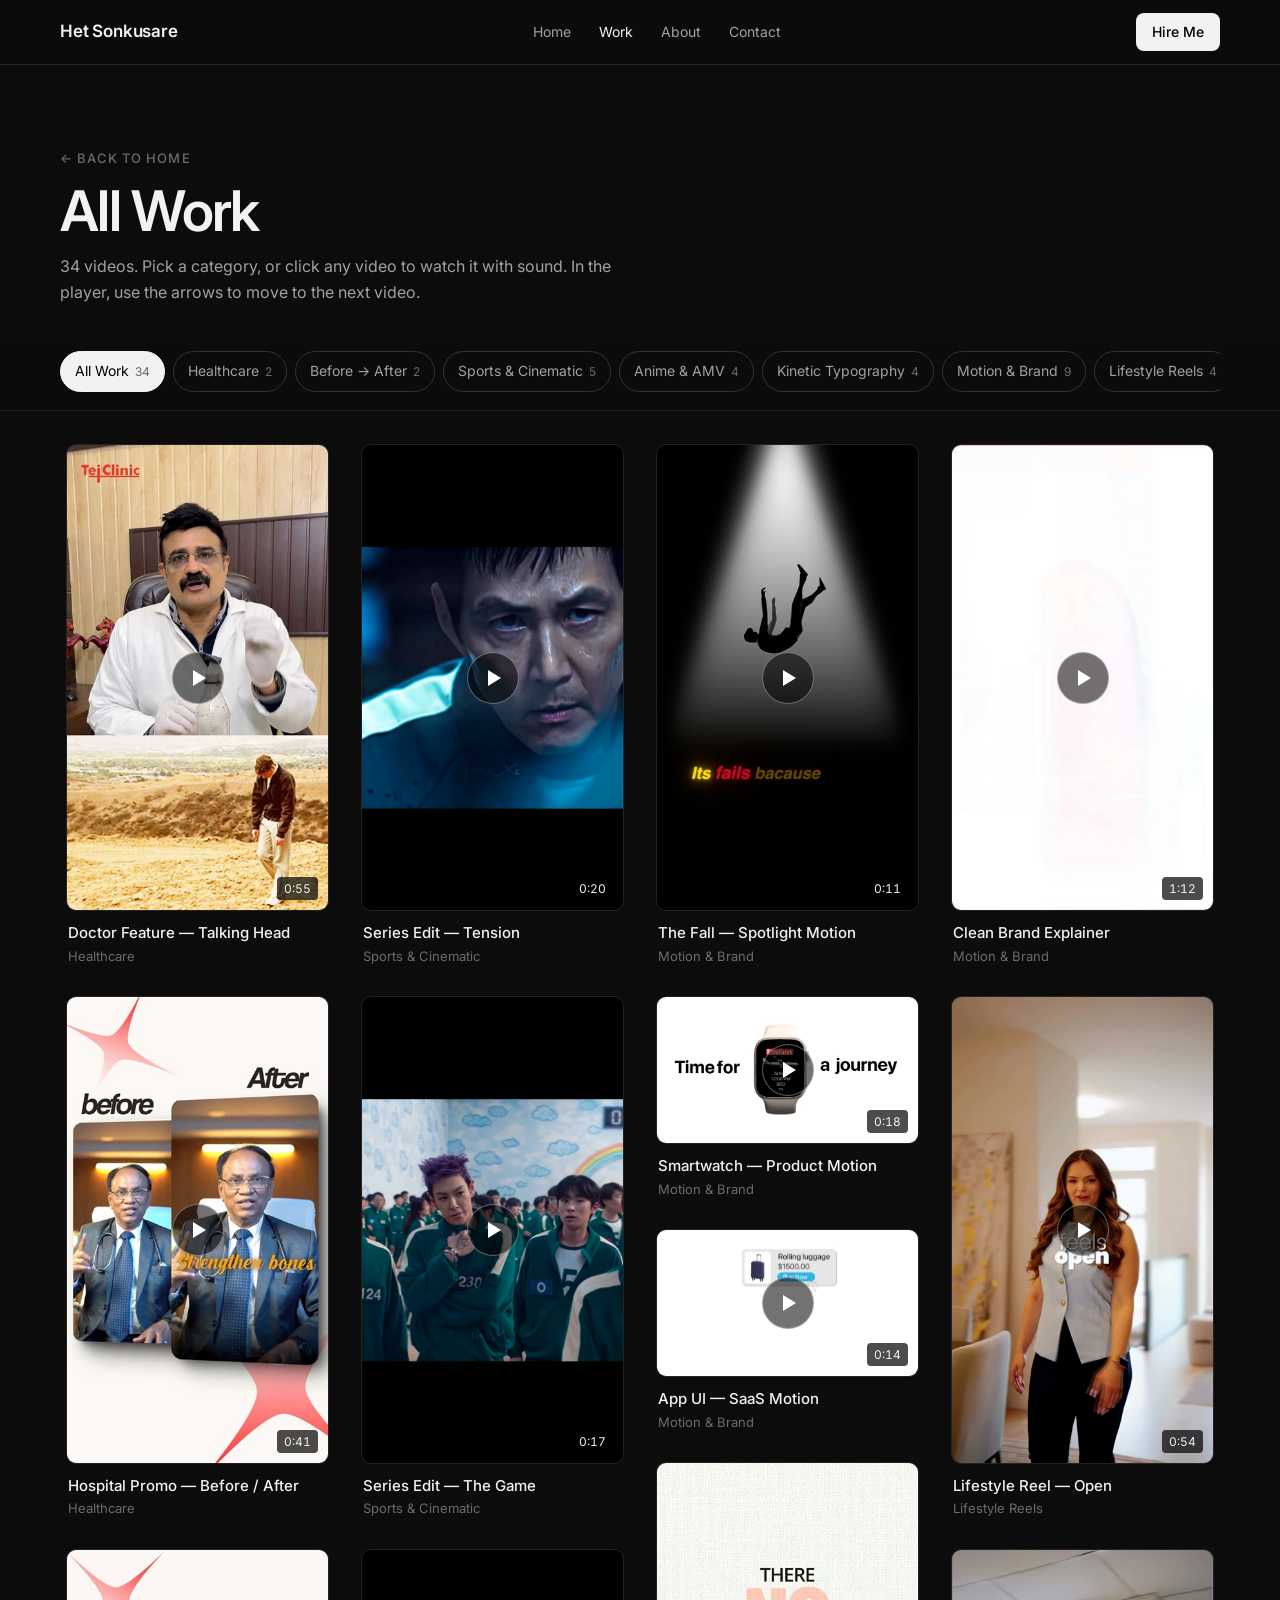
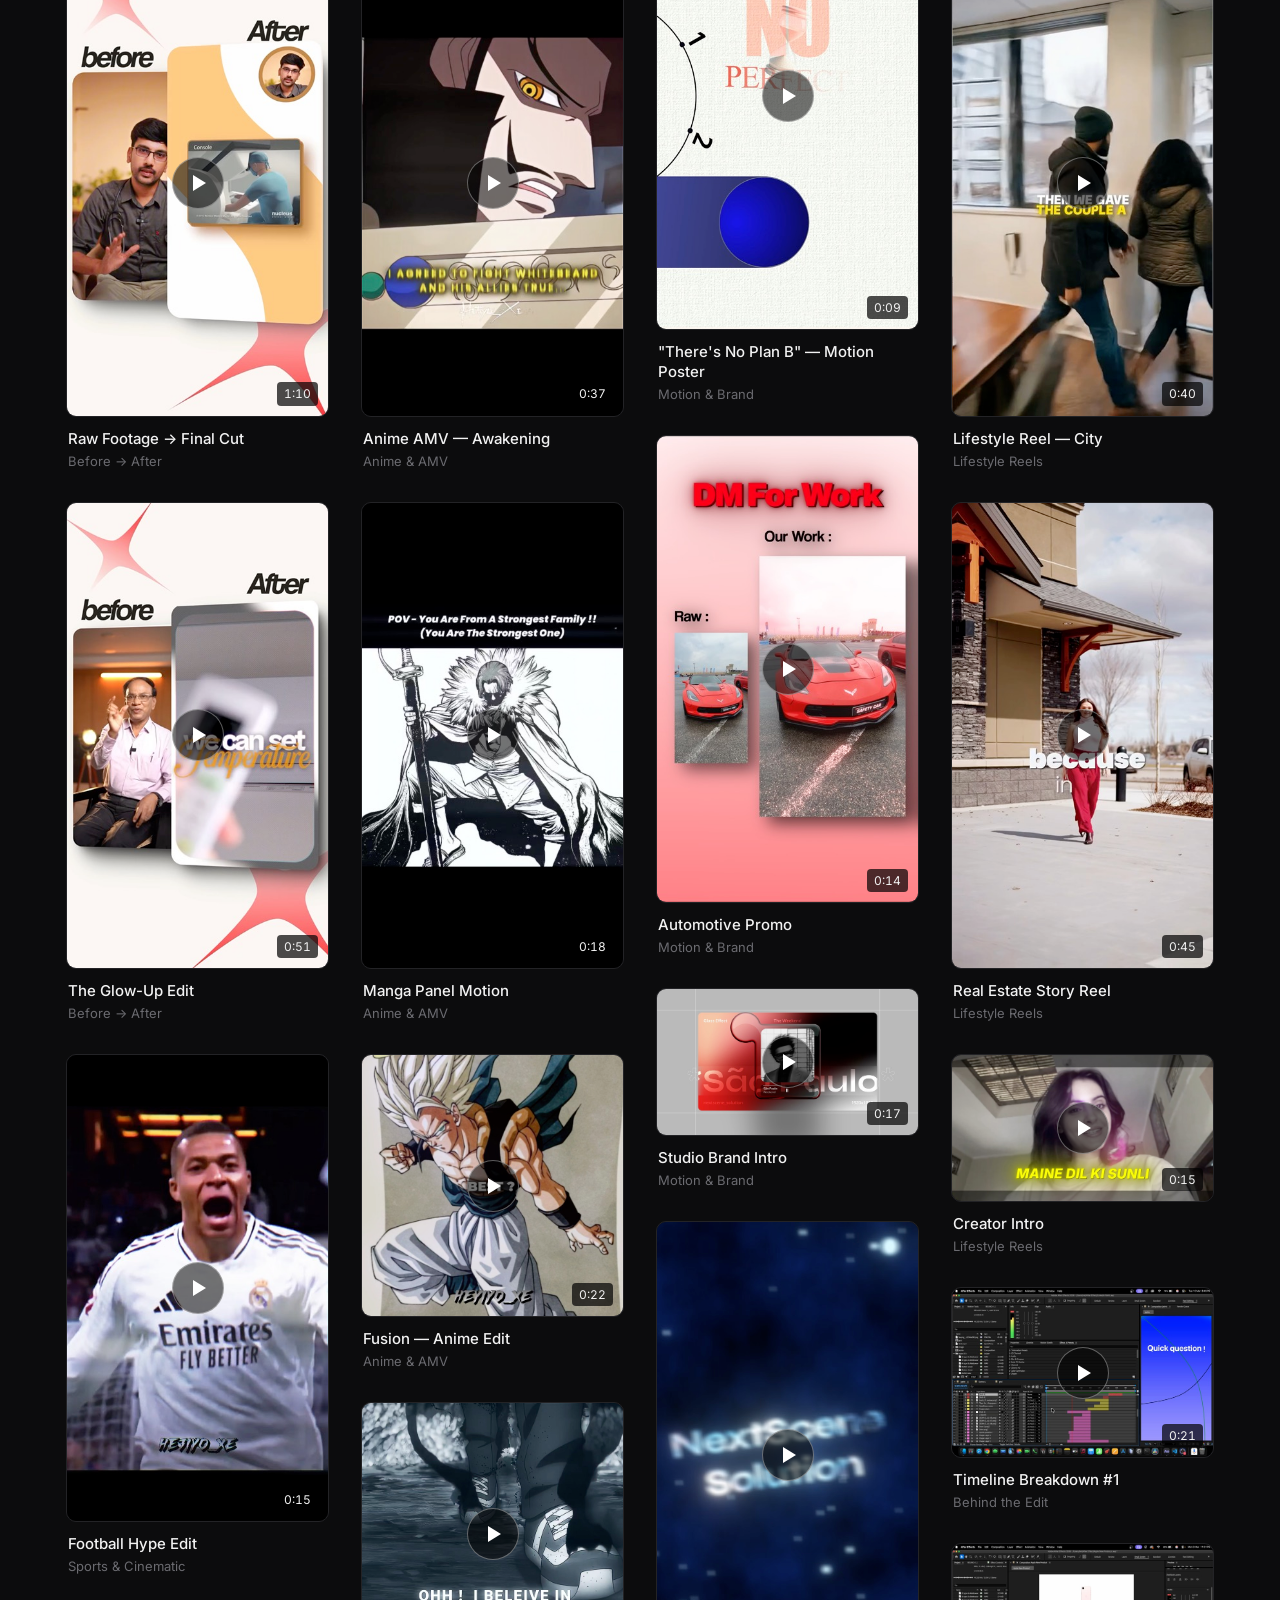
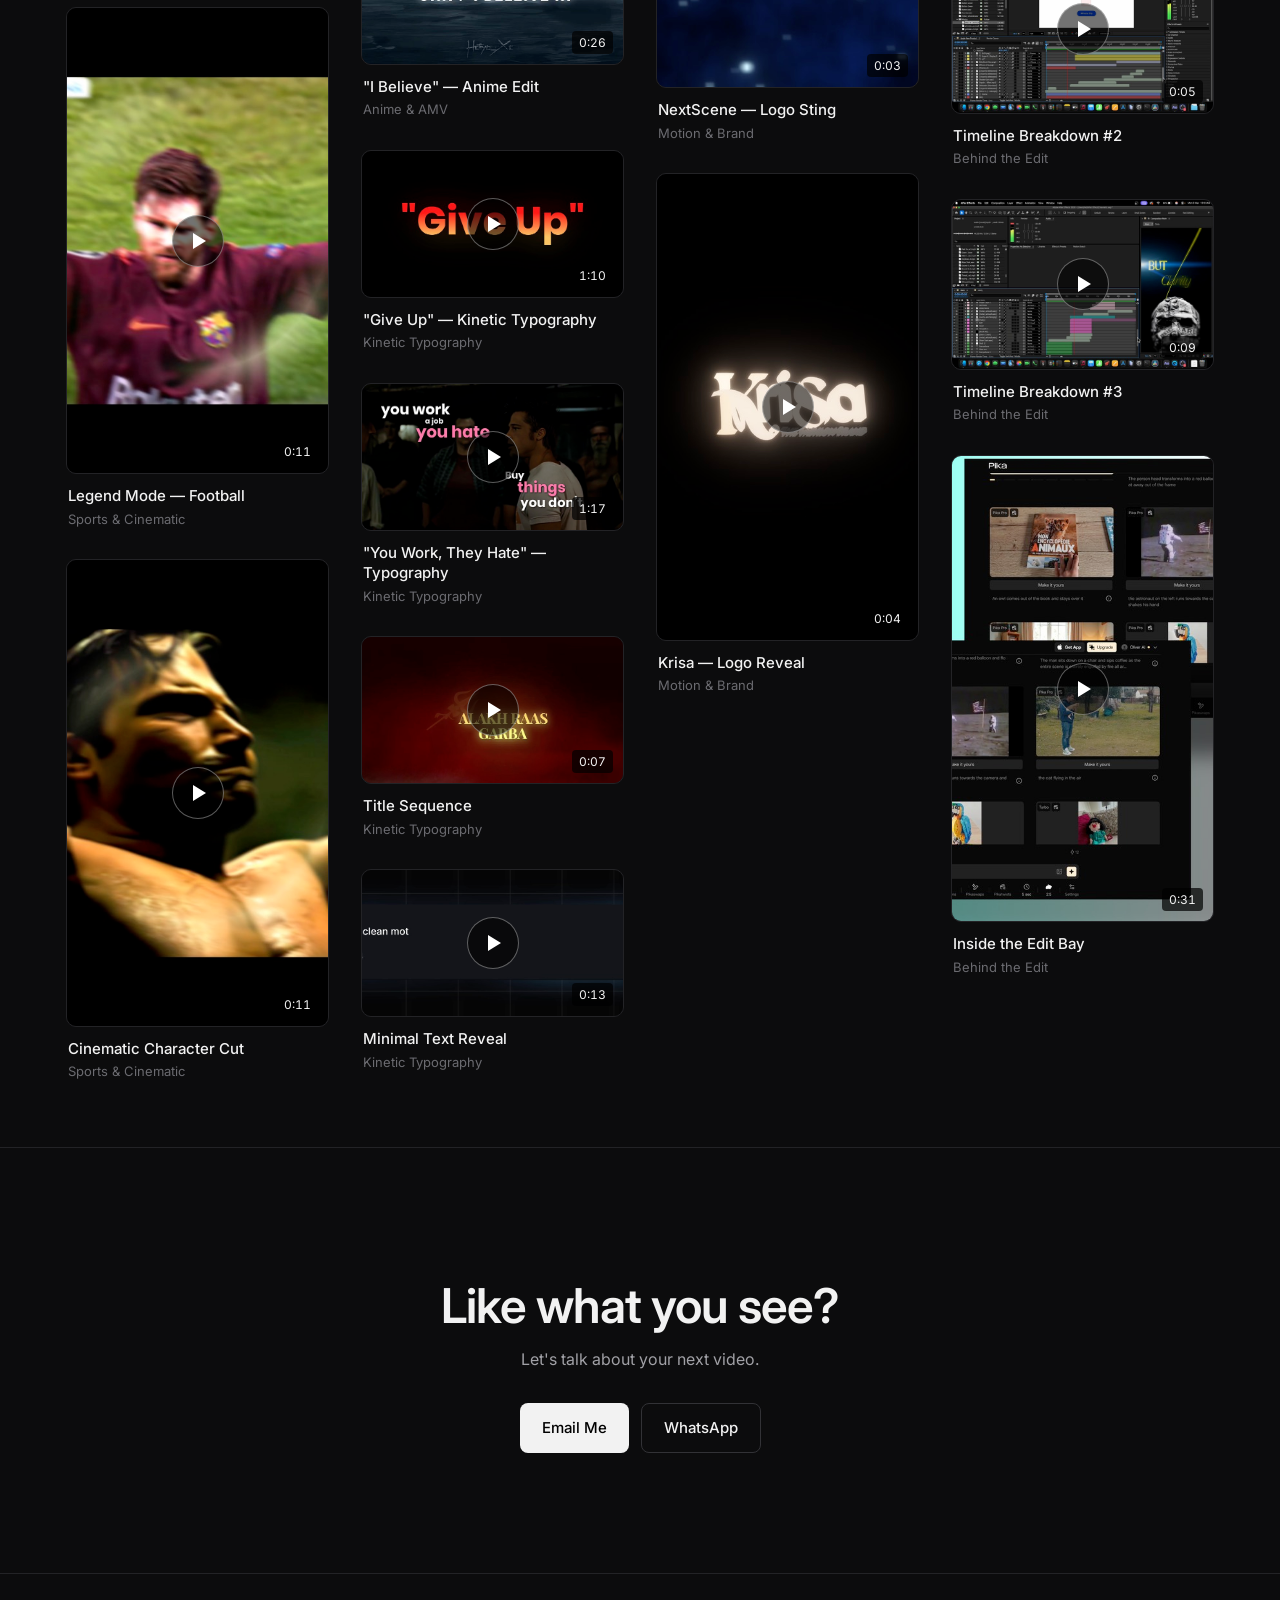
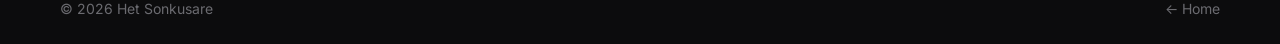
==== work.html @ 6c6c3290 "Initial commit: minimal portfolio site Co-Authored-By: Claude Opus 5.5 <noreply@anthropic.com>" ====
<!doctype html>
<html lang="en">
<head>
  <meta charset="utf-8">
  <meta name="viewport" content="width=device-width, initial-scale=1">
  <title>All Work — Het Sonkusare</title>
  <meta name="description" content="All video work by Het Sonkusare: healthcare, sports, anime, typography, motion graphics, reels and behind-the-scenes.">
  <meta name="theme-color" content="#0c0c0d">
  <link rel="preconnect" href="https://fonts.googleapis.com">
  <link rel="preconnect" href="https://fonts.gstatic.com" crossorigin>
  <link href="https://fonts.googleapis.com/css2?family=Inter:wght@400;500;600&display=swap" rel="stylesheet">
  <link rel="stylesheet" href="assets/style.css">
</head>
<body>
  <header class="topbar">
    <div class="wrap">
      <a href="index.html" class="brand">Het Sonkusare</a>
      <nav class="nav">
        <a href="index.html">Home</a>
        <a href="work.html" class="active">Work</a>
        <a href="index.html#about">About</a>
        <a href="index.html#contact">Contact</a>
      </nav>
      <a href="index.html#contact" class="btn btn-primary btn-sm">Hire Me</a>
    </div>
  </header>

  <main>
    <section class="page-head">
      <div class="wrap">
        <a href="index.html" class="label">← Back to home</a>
        <h1>All Work</h1>
        <p>34 videos. Pick a category, or click any video to watch it with sound. In the player, use the arrows to move to the next video.</p>
      </div>
    </section>

    <div class="sticky-filters"><div class="wrap"><div class="filters" data-for="all"></div></div></div>

    <section class="wrap" style="padding-bottom:64px">
      <div class="grid" data-grid="all"></div>
    </section>

    <section class="contact" style="border-top:1px solid var(--line)">
      <div class="wrap">
        <h2>Like what you see?</h2>
        <p>Let's talk about your next video.</p>
        <div class="contact-links">
          <a class="btn btn-primary" href="mailto:hetsonkusare7@gmail.com">Email Me</a>
          <a class="btn btn-ghost" href="https://wa.me/918780200854" target="_blank" rel="noopener">WhatsApp</a>
        </div>
      </div>
    </section>
  </main>

  <footer>
    <div class="wrap"><span>© 2026 Het Sonkusare</span><a href="index.html">← Home</a></div>
  </footer>

  <div class="lb" role="dialog" aria-modal="true" aria-label="Video player">
    <div class="lb-top"><div class="lb-title"></div><button class="lb-close" aria-label="Close">×</button></div>
    <div class="lb-stage">
      <button class="lb-nav lb-prev" aria-label="Previous">←</button>
      <button class="lb-nav lb-next" aria-label="Next">→</button>
    </div>
    <div class="lb-strip"></div>
  </div>

  <script src="assets/data.js"></script>
  <script src="assets/app.js"></script>
</body>
</html>
---- assets/style.css ----
/* =========================================================
   HET SONKUSARE — PORTFOLIO
   Clean, professional, work-first.
   ========================================================= */
:root {
  --bg: #0c0c0d;
  --bg-2: #141416;
  --line: #232326;
  --line-2: #323236;
  --text: #f2f2f2;
  --muted: #a1a1a6;
  --dim: #6b6b70;
  --accent: #e8e8e8;
  --font: "Inter", system-ui, -apple-system, sans-serif;
  --gutter: clamp(16px, 4vw, 40px);
  --radius: 10px;
}

*, *::before, *::after { box-sizing: border-box; }
html { scroll-behavior: smooth; }
body {
  margin: 0; background: var(--bg); color: var(--text);
  font-family: var(--font); font-size: 16px; line-height: 1.6;
  -webkit-font-smoothing: antialiased; overflow-x: hidden;
}
img, video { display: block; max-width: 100%; }
a { color: inherit; text-decoration: none; }
button { font: inherit; color: inherit; background: none; border: 0; cursor: pointer; }
.wrap { width: 100%; max-width: 1240px; margin: 0 auto; padding: 0 var(--gutter); }
.label { font-size: 13px; font-weight: 500; letter-spacing: .08em; text-transform: uppercase; color: var(--dim); }

/* ---------- Header ---------- */
.topbar {
  position: sticky; top: 0; z-index: 50;
  background: rgba(12,12,13,.9); backdrop-filter: blur(10px);
  border-bottom: 1px solid var(--line);
}
.topbar .wrap { display: flex; align-items: center; justify-content: space-between; height: 64px; gap: 16px; }
.brand { font-weight: 600; font-size: 17px; letter-spacing: -.01em; }
.nav { display: flex; gap: 28px; }
.nav a { font-size: 14px; color: var(--muted); transition: color .2s; }
.nav a:hover, .nav a.active { color: var(--text); }

.btn {
  display: inline-flex; align-items: center; justify-content: center; gap: 8px;
  padding: 12px 22px; border-radius: 8px; font-weight: 500; font-size: 15px;
  transition: background .2s, border-color .2s, color .2s; white-space: nowrap;
}
.btn-primary { background: var(--text); color: #000; }
.btn-primary:hover { background: #fff; }
.btn-ghost { border: 1px solid var(--line-2); color: var(--text); }
.btn-ghost:hover { border-color: var(--muted); }
.btn-sm { padding: 8px 16px; font-size: 14px; }

/* ---------- Hero ---------- */
.hero { padding: clamp(56px, 8vw, 96px) 0 clamp(56px, 7vw, 88px); border-bottom: 1px solid var(--line); }
.hero-grid { display: grid; grid-template-columns: 1.3fr .7fr; gap: clamp(32px, 6vw, 80px); align-items: center; }
.hero h1 { font-size: clamp(40px, 6vw, 68px); line-height: 1.05; letter-spacing: -.03em; font-weight: 600; margin: 14px 0 16px; }
.hero .role { font-size: clamp(18px, 2vw, 22px); color: var(--muted); margin: 0 0 22px; font-weight: 400; }
.hero .intro { color: var(--muted); max-width: 560px; margin: 0 0 32px; }
.hero-ctas { display: flex; flex-wrap: wrap; gap: 12px; margin-bottom: 44px; }
.stats { display: grid; grid-template-columns: repeat(4, 1fr); gap: 24px; padding-top: 28px; border-top: 1px solid var(--line); max-width: 640px; }
.stat-n { font-size: clamp(26px, 3vw, 34px); font-weight: 600; letter-spacing: -.02em; line-height: 1.1; }
.stat-l { color: var(--dim); font-size: 13px; margin-top: 4px; }
.status { display: inline-flex; align-items: center; gap: 8px; font-size: 14px; color: var(--muted); }
.status::before { content: ""; width: 8px; height: 8px; border-radius: 50%; background: #3ecf7a; }
.hero-photo { border-radius: 14px; overflow: hidden; border: 1px solid var(--line); background: var(--bg-2); aspect-ratio: 4 / 5; }
.hero-photo img { width: 100%; height: 100%; object-fit: cover; object-position: center 30%; }

/* ---------- Sections ---------- */
.sec { padding: clamp(64px, 9vw, 112px) 0; border-bottom: 1px solid var(--line); }
.sec-head { display: flex; justify-content: space-between; align-items: flex-end; gap: 24px; margin-bottom: 36px; flex-wrap: wrap; }
.sec-title { font-size: clamp(28px, 3.6vw, 40px); font-weight: 600; letter-spacing: -.02em; line-height: 1.15; margin: 8px 0 0; }
.sec-sub { color: var(--muted); max-width: 460px; margin: 0; }

/* ---------- Filters ---------- */
.filters { display: flex; gap: 8px; overflow-x: auto; padding-bottom: 4px; scrollbar-width: none; }
.filters::-webkit-scrollbar { display: none; }
.chip { flex: 0 0 auto; padding: 8px 14px; border-radius: 999px; border: 1px solid var(--line-2); font-size: 14px; color: var(--muted); transition: all .2s; }
.chip .n { color: var(--dim); margin-left: 6px; font-size: 12px; }
.chip:hover { color: var(--text); }
.chip.on { background: var(--text); color: #000; border-color: var(--text); }
.chip.on .n { color: #666; }

/* ---------- Work grid ---------- */
.grid { columns: 4 240px; column-gap: 20px; }
.card { break-inside: avoid; margin-bottom: 28px; display: block; width: 100%; text-align: left; cursor: pointer; }
.card .media { position: relative; overflow: hidden; border-radius: var(--radius); background: var(--bg-2); border: 1px solid var(--line); }
.card[data-o="v"] .media { aspect-ratio: 9 / 16; }
.card[data-o="h"] .media { aspect-ratio: 16 / 9; }
.card[data-o="s"] .media { aspect-ratio: 1; }
.card[data-o="w"] .media { aspect-ratio: 1662 / 1080; }
.card img, .card video { position: absolute; inset: 0; width: 100%; height: 100%; object-fit: cover; }
.card video { opacity: 0; transition: opacity .3s; }
.card.hovering video { opacity: 1; }
.card .dur { position: absolute; right: 10px; bottom: 10px; z-index: 2; background: rgba(0,0,0,.7); font-size: 12px; padding: 2px 7px; border-radius: 4px; font-variant-numeric: tabular-nums; }
.card .playbtn {
  position: absolute; z-index: 2; left: 50%; top: 50%; width: 52px; height: 52px; border-radius: 50%;
  translate: -50% -50%; background: rgba(0,0,0,.55); border: 1px solid rgba(255,255,255,.35);
  display: grid; place-items: center; transition: opacity .25s;
}
.card .playbtn::after { content: ""; border-left: 13px solid #fff; border-top: 8px solid transparent; border-bottom: 8px solid transparent; margin-left: 3px; }
.card.hovering .playbtn { opacity: 0; }
.card .meta { padding: 12px 2px 0; }
.card .ttl { font-weight: 500; font-size: 15px; line-height: 1.35; }
.card .cat { color: var(--dim); font-size: 13px; margin-top: 2px; }
.card:hover .ttl { text-decoration: underline; text-underline-offset: 3px; text-decoration-color: var(--dim); }
.card:focus-visible { outline: 2px solid var(--text); outline-offset: 4px; border-radius: var(--radius); }
.card.hide { display: none; }
.center { text-align: center; margin-top: 16px; }

/* ---------- Services ---------- */
.services { display: grid; grid-template-columns: repeat(3, 1fr); gap: 1px; background: var(--line); border: 1px solid var(--line); border-radius: 12px; overflow: hidden; }
.svc { background: var(--bg); padding: 28px; }
.svc h3 { font-size: 17px; font-weight: 600; margin: 0 0 8px; }
.svc p { color: var(--muted); margin: 0; font-size: 15px; }

/* ---------- Design posters ---------- */
.posters { display: grid; grid-template-columns: repeat(3, 1fr); gap: 20px; align-items: start; }
.poster { border-radius: var(--radius); overflow: hidden; border: 1px solid var(--line); cursor: zoom-in; display: block; width: 100%; }
.poster img { width: 100%; height: auto; }

/* ---------- About ---------- */
.about { display: grid; grid-template-columns: .8fr 1.2fr; gap: clamp(32px, 6vw, 80px); }
.about-lede { font-size: clamp(18px, 1.8vw, 21px); line-height: 1.55; margin: 0 0 20px; }
.about p { color: var(--muted); }
.exp-item { display: grid; grid-template-columns: 160px 1fr; gap: 16px; padding: 22px 0; border-top: 1px solid var(--line); }
.exp-item:last-child { border-bottom: 1px solid var(--line); }
.exp-item .when { color: var(--dim); font-size: 14px; }
.exp-item h4 { margin: 0; font-size: 17px; font-weight: 600; }
.exp-item .org { color: var(--muted); font-size: 14px; margin: 2px 0 8px; }
.exp-item ul { margin: 0; padding-left: 18px; color: var(--muted); font-size: 15px; }
.exp-item li { margin: 3px 0; }
.sub-head { margin: 40px 0 14px; }
.tools { display: flex; flex-wrap: wrap; gap: 8px; }
.tool { padding: 6px 12px; border: 1px solid var(--line-2); border-radius: 6px; font-size: 14px; color: var(--muted); }
.certs { display: grid; gap: 10px; }
.cert { font-size: 15px; }
.cert span { color: var(--dim); }

/* ---------- Contact ---------- */
.contact { padding: clamp(72px, 10vw, 120px) 0; text-align: center; }
.contact h2 { font-size: clamp(30px, 4.5vw, 48px); font-weight: 600; letter-spacing: -.02em; margin: 10px 0 14px; line-height: 1.15; }
.contact p { color: var(--muted); margin: 0 auto 30px; max-width: 480px; }
.contact-links { display: flex; flex-wrap: wrap; justify-content: center; gap: 12px; }
.contact-details { margin-top: 28px; color: var(--muted); font-size: 15px; display: flex; gap: 8px 24px; justify-content: center; flex-wrap: wrap; }
.contact-details a:hover { color: var(--text); }
footer { border-top: 1px solid var(--line); padding: 24px 0; color: var(--dim); font-size: 14px; }
footer .wrap { display: flex; justify-content: space-between; gap: 16px; flex-wrap: wrap; }

/* ---------- Work page ---------- */
.page-head { padding: clamp(48px, 7vw, 80px) 0 32px; }
.page-head h1 { font-size: clamp(36px, 5vw, 56px); font-weight: 600; letter-spacing: -.03em; margin: 10px 0 12px; line-height: 1.1; }
.page-head p { color: var(--muted); max-width: 560px; margin: 0; }
.sticky-filters { position: sticky; top: 64px; z-index: 30; background: rgba(12,12,13,.92); backdrop-filter: blur(10px); padding: 14px 0; border-bottom: 1px solid var(--line); margin-bottom: 32px; }

/* ---------- Player ---------- */
.lb { position: fixed; inset: 0; z-index: 200; background: rgba(0,0,0,.95); display: none; flex-direction: column; }
.lb.open { display: flex; }
.lb-top { display: flex; justify-content: space-between; align-items: center; padding: 14px var(--gutter); gap: 16px; }
.lb-title { font-weight: 500; }
.lb-title small { display: block; color: var(--dim); font-size: 13px; font-weight: 400; }
.lb-close { width: 40px; height: 40px; border-radius: 50%; border: 1px solid var(--line-2); font-size: 20px; flex: 0 0 auto; }
.lb-close:hover { background: var(--text); color: #000; }
.lb-stage { flex: 1; min-height: 0; display: flex; align-items: center; justify-content: center; padding: 0 72px 20px; position: relative; }
.lb-stage video, .lb-stage img { max-width: 100%; max-height: 100%; border-radius: 8px; background: #000; }
.lb-nav { position: absolute; top: 50%; translate: 0 -50%; width: 44px; height: 44px; border-radius: 50%; border: 1px solid var(--line-2); background: rgba(0,0,0,.5); font-size: 18px; }
.lb-nav:hover { background: var(--text); color: #000; }
.lb-prev { left: 16px; } .lb-next { right: 16px; }
.lb-strip { display: flex; gap: 6px; padding: 0 var(--gutter) 16px; overflow-x: auto; justify-content: safe center; }
.lb-strip button { flex: 0 0 auto; height: 52px; border-radius: 4px; overflow: hidden; opacity: .4; border: 2px solid transparent; }
.lb-strip button img { height: 100%; width: auto; }
.lb-strip button.on { opacity: 1; border-color: var(--text); }
.lb-strip:empty { display: none; }

/* ---------- Responsive ---------- */
@media (max-width: 900px) {
  .hero-grid { grid-template-columns: 1fr; }
  .hero-photo { max-width: 360px; order: -1; aspect-ratio: 1; border-radius: 50%; width: 160px; }
  .services { grid-template-columns: 1fr 1fr; }
  .about { grid-template-columns: 1fr; }
  .nav { display: none; }
}
@media (max-width: 600px) {
  .stats { grid-template-columns: 1fr 1fr; }
  .services { grid-template-columns: 1fr; }
  .posters { grid-template-columns: 1fr 1fr; gap: 12px; }
  .grid { columns: 2 140px; column-gap: 12px; }
  .card { margin-bottom: 20px; }
  .card .ttl { font-size: 14px; }
  .card .playbtn { width: 40px; height: 40px; }
  .exp-item { grid-template-columns: 1fr; gap: 4px; }
  .hero-ctas .btn { flex: 1; }
  .lb-stage { padding: 0 8px 12px; }
  .lb-nav { top: auto; bottom: 24px; translate: 0 0; }
}
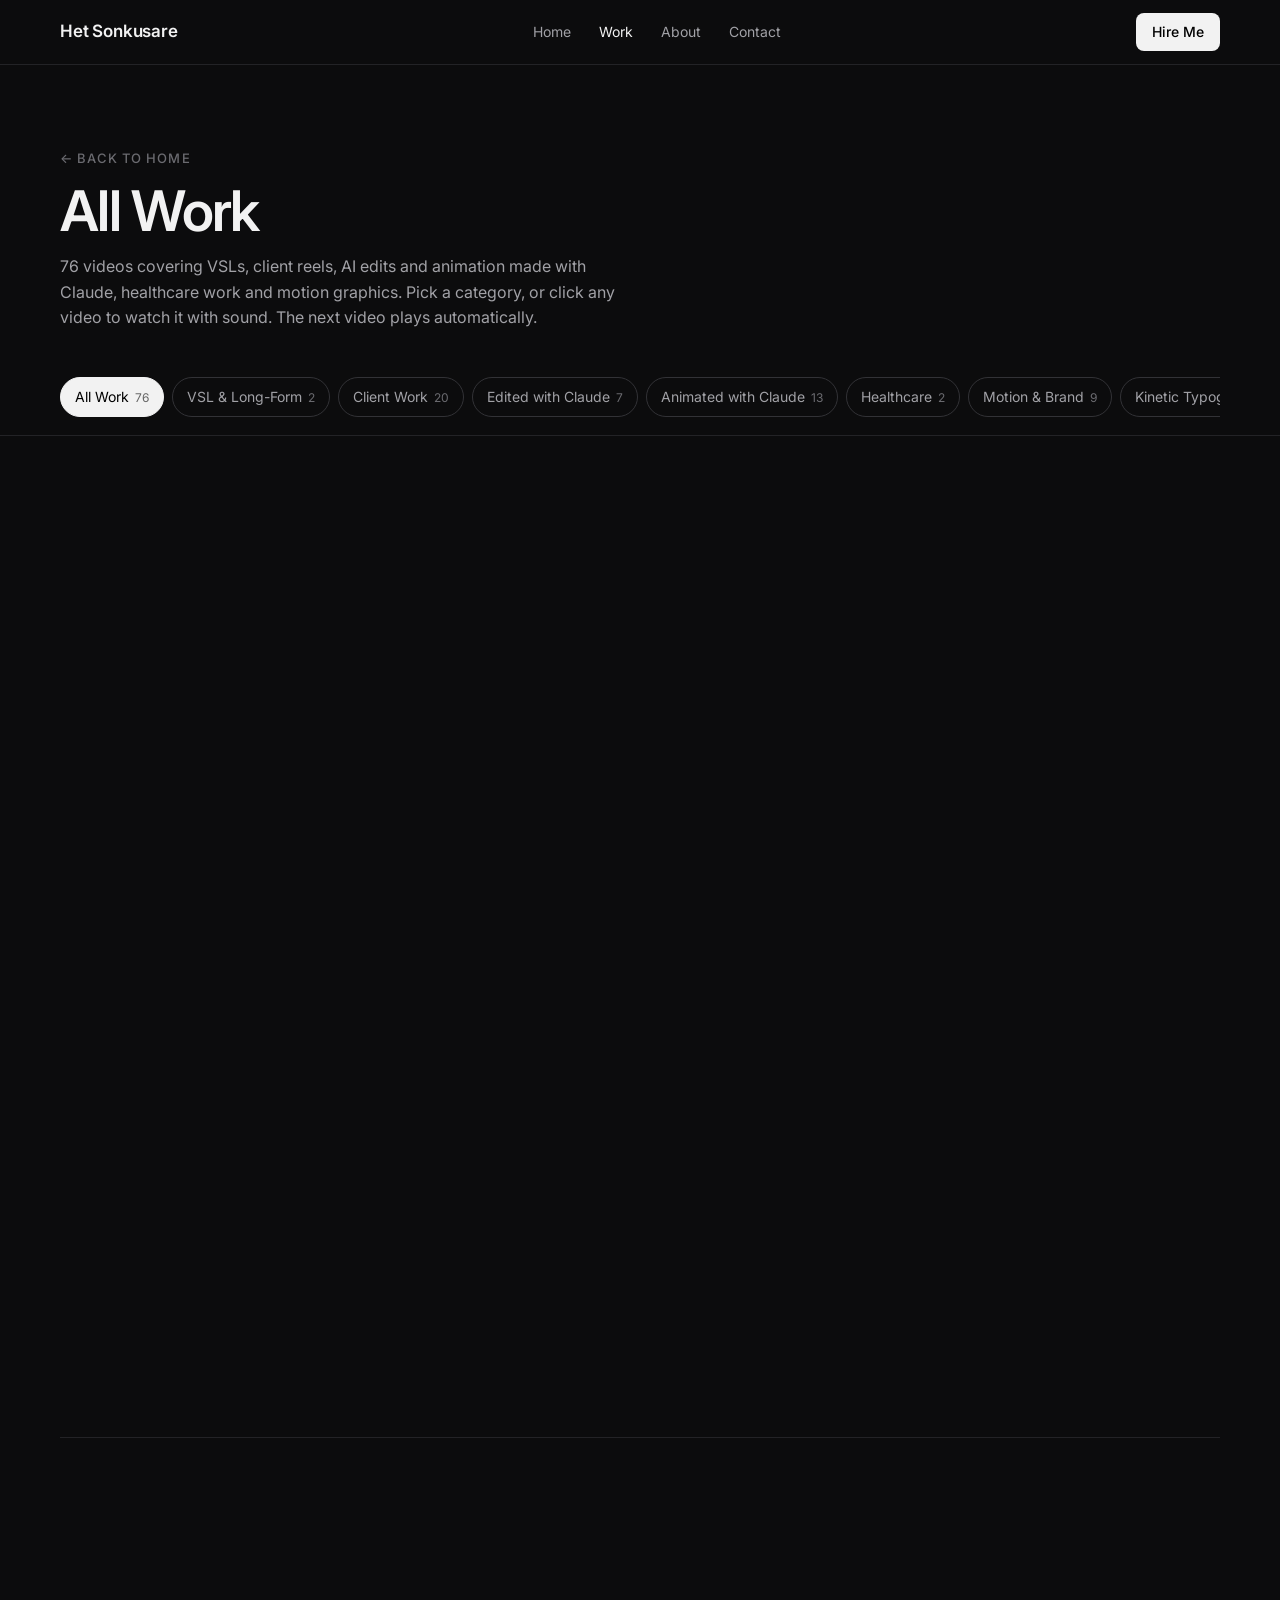
==== commit b727cbbf: "update" ====
--- a/work.html
+++ b/work.html
@@ -30,15 +30,13 @@
       <div class="wrap">
         <a href="index.html" class="label">← Back to home</a>
         <h1>All Work</h1>
-        <p>34 videos. Pick a category, or click any video to watch it with sound. In the player, use the arrows to move to the next video.</p>
+        <p><span data-count="all"></span> videos covering VSLs, client reels, AI edits and animation made with Claude, healthcare work and motion graphics. Pick a category, or click any video to watch it with sound. The next video plays automatically.</p>
       </div>
     </section>
 
-    <div class="sticky-filters"><div class="wrap"><div class="filters" data-for="all"></div></div></div>
+    <div class="sticky-filters"><div class="wrap"><div class="filters"></div></div></div>
 
-    <section class="wrap" style="padding-bottom:64px">
-      <div class="grid" data-grid="all"></div>
-    </section>
+    <div class="wrap" style="padding-bottom:40px" data-library></div>
 
     <section class="contact" style="border-top:1px solid var(--line)">
       <div class="wrap">
--- a/assets/style.css
+++ b/assets/style.css
@@ -32,7 +32,7 @@
 /* ---------- Header ---------- */
 .topbar {
   position: sticky; top: 0; z-index: 50;
-  background: rgba(12,12,13,.9); backdrop-filter: blur(10px);
+  background: #0c0c0d;
   border-bottom: 1px solid var(--line);
 }
 .topbar .wrap { display: flex; align-items: center; justify-content: space-between; height: 64px; gap: 16px; }
@@ -82,14 +82,20 @@
 .chip.on { background: var(--text); color: #000; border-color: var(--text); }
 .chip.on .n { color: #666; }
 
-/* ---------- Work grid ---------- */
-.grid { columns: 4 240px; column-gap: 20px; }
-.card { break-inside: avoid; margin-bottom: 28px; display: block; width: 100%; text-align: left; cursor: pointer; }
+/* ---------- Work grids ---------- */
+.vgrid { display: grid; grid-template-columns: repeat(5, 1fr); gap: 28px 18px; }
+.hgrid { display: grid; grid-template-columns: repeat(3, 1fr); gap: 28px 18px; margin-bottom: 28px; }
+.hgrid.big { grid-template-columns: 1.4fr 1fr; align-items: start; }
+.hgrid:last-child { margin-bottom: 0; }
+.card { display: block; width: 100%; text-align: left; cursor: pointer; min-width: 0; }
 .card .media { position: relative; overflow: hidden; border-radius: var(--radius); background: var(--bg-2); border: 1px solid var(--line); }
-.card[data-o="v"] .media { aspect-ratio: 9 / 16; }
-.card[data-o="h"] .media { aspect-ratio: 16 / 9; }
-.card[data-o="s"] .media { aspect-ratio: 1; }
-.card[data-o="w"] .media { aspect-ratio: 1662 / 1080; }
+.card .media.tall { aspect-ratio: 9 / 16; }
+.card .media.wide { aspect-ratio: 16 / 9; }
+.card .badge { position: absolute; left: 10px; top: 10px; z-index: 2; background: rgba(0,0,0,.8); border: 1px solid rgba(255,255,255,.15); font-size: 11px; font-weight: 500; padding: 3px 8px; border-radius: 999px; display: inline-flex; align-items: center; gap: 5px; }
+.card .badge::before { content: ""; width: 6px; height: 6px; border-radius: 50%; background: #d97757; }
+.card .sub { color: var(--dim); font-size: 13px; margin-top: 2px; }
+.hgrid.big .card .ttl { font-size: 17px; }
+.hgrid.big .card .playbtn { width: 68px; height: 68px; }
 .card img, .card video { position: absolute; inset: 0; width: 100%; height: 100%; object-fit: cover; }
 .card video { opacity: 0; transition: opacity .3s; }
 .card.hovering video { opacity: 1; }
@@ -103,11 +109,25 @@
 .card.hovering .playbtn { opacity: 0; }
 .card .meta { padding: 12px 2px 0; }
 .card .ttl { font-weight: 500; font-size: 15px; line-height: 1.35; }
-.card .cat { color: var(--dim); font-size: 13px; margin-top: 2px; }
 .card:hover .ttl { text-decoration: underline; text-underline-offset: 3px; text-decoration-color: var(--dim); }
+.card:hover .media { border-color: var(--line-2); }
 .card:focus-visible { outline: 2px solid var(--text); outline-offset: 4px; border-radius: var(--radius); }
-.card.hide { display: none; }
 .center { text-align: center; margin-top: 16px; }
+.sec-more { display: flex; justify-content: space-between; align-items: center; gap: 16px; margin-top: 32px; padding-top: 20px; border-top: 1px solid var(--line); color: var(--muted); font-size: 15px; flex-wrap: wrap; }
+
+/* ---------- Clients strip ---------- */
+.clients { padding: 28px 0; border-bottom: 1px solid var(--line); }
+.clients .wrap { display: flex; align-items: center; gap: 28px; flex-wrap: wrap; }
+.clients-list { display: flex; flex-wrap: wrap; gap: 10px 32px; color: var(--muted); font-weight: 500; font-size: 16px; }
+
+/* ---------- Work page library ---------- */
+.lib-sec { padding: 8px 0 56px; scroll-margin-top: 140px; }
+.lib-sec + .lib-sec { padding-top: 56px; border-top: 1px solid var(--line); }
+.lib-head { margin-bottom: 24px; }
+.lib-head h2 { font-size: 24px; font-weight: 600; letter-spacing: -.01em; margin: 0 0 4px; display: flex; align-items: center; gap: 10px; }
+.lib-head .count { font-size: 13px; font-weight: 500; color: var(--muted); border: 1px solid var(--line-2); border-radius: 999px; padding: 1px 9px; }
+.lib-head p { color: var(--muted); margin: 0; font-size: 15px; }
+[data-library] { scroll-margin-top: 140px; }
 
 /* ---------- Services ---------- */
 .services { display: grid; grid-template-columns: repeat(3, 1fr); gap: 1px; background: var(--line); border: 1px solid var(--line); border-radius: 12px; overflow: hidden; }
@@ -152,7 +172,7 @@
 .page-head { padding: clamp(48px, 7vw, 80px) 0 32px; }
 .page-head h1 { font-size: clamp(36px, 5vw, 56px); font-weight: 600; letter-spacing: -.03em; margin: 10px 0 12px; line-height: 1.1; }
 .page-head p { color: var(--muted); max-width: 560px; margin: 0; }
-.sticky-filters { position: sticky; top: 64px; z-index: 30; background: rgba(12,12,13,.92); backdrop-filter: blur(10px); padding: 14px 0; border-bottom: 1px solid var(--line); margin-bottom: 32px; }
+.sticky-filters { position: sticky; top: 64px; z-index: 30; background: #0c0c0d; padding: 14px 0; border-bottom: 1px solid var(--line); margin-bottom: 32px; }
 
 /* ---------- Player ---------- */
 .lb { position: fixed; inset: 0; z-index: 200; background: rgba(0,0,0,.95); display: none; flex-direction: column; }
@@ -174,7 +194,13 @@
 .lb-strip:empty { display: none; }
 
 /* ---------- Responsive ---------- */
+@media (max-width: 1100px) {
+  .vgrid { grid-template-columns: repeat(4, 1fr); }
+}
 @media (max-width: 900px) {
+  .vgrid { grid-template-columns: repeat(3, 1fr); }
+  .hgrid { grid-template-columns: 1fr 1fr; }
+  .hgrid.big { grid-template-columns: 1fr; }
   .hero-grid { grid-template-columns: 1fr; }
   .hero-photo { max-width: 360px; order: -1; aspect-ratio: 1; border-radius: 50%; width: 160px; }
   .services { grid-template-columns: 1fr 1fr; }
@@ -185,12 +211,18 @@
   .stats { grid-template-columns: 1fr 1fr; }
   .services { grid-template-columns: 1fr; }
   .posters { grid-template-columns: 1fr 1fr; gap: 12px; }
-  .grid { columns: 2 140px; column-gap: 12px; }
-  .card { margin-bottom: 20px; }
+  .vgrid { grid-template-columns: 1fr 1fr; gap: 20px 12px; }
+  .hgrid { grid-template-columns: 1fr; gap: 20px; margin-bottom: 20px; }
   .card .ttl { font-size: 14px; }
+  .card .badge { font-size: 10px; left: 6px; top: 6px; padding: 2px 6px; }
+  .clients-list { gap: 6px 20px; font-size: 14px; }
   .card .playbtn { width: 40px; height: 40px; }
   .exp-item { grid-template-columns: 1fr; gap: 4px; }
   .hero-ctas .btn { flex: 1; }
   .lb-stage { padding: 0 8px 12px; }
   .lb-nav { top: auto; bottom: 24px; translate: 0 0; }
 }
+
+/* ---------- Performance: skip rendering off-screen sections ---------- */
+.sec, .lib-sec { content-visibility: auto; contain-intrinsic-size: auto 900px; }
+.card .media { contain: paint; }
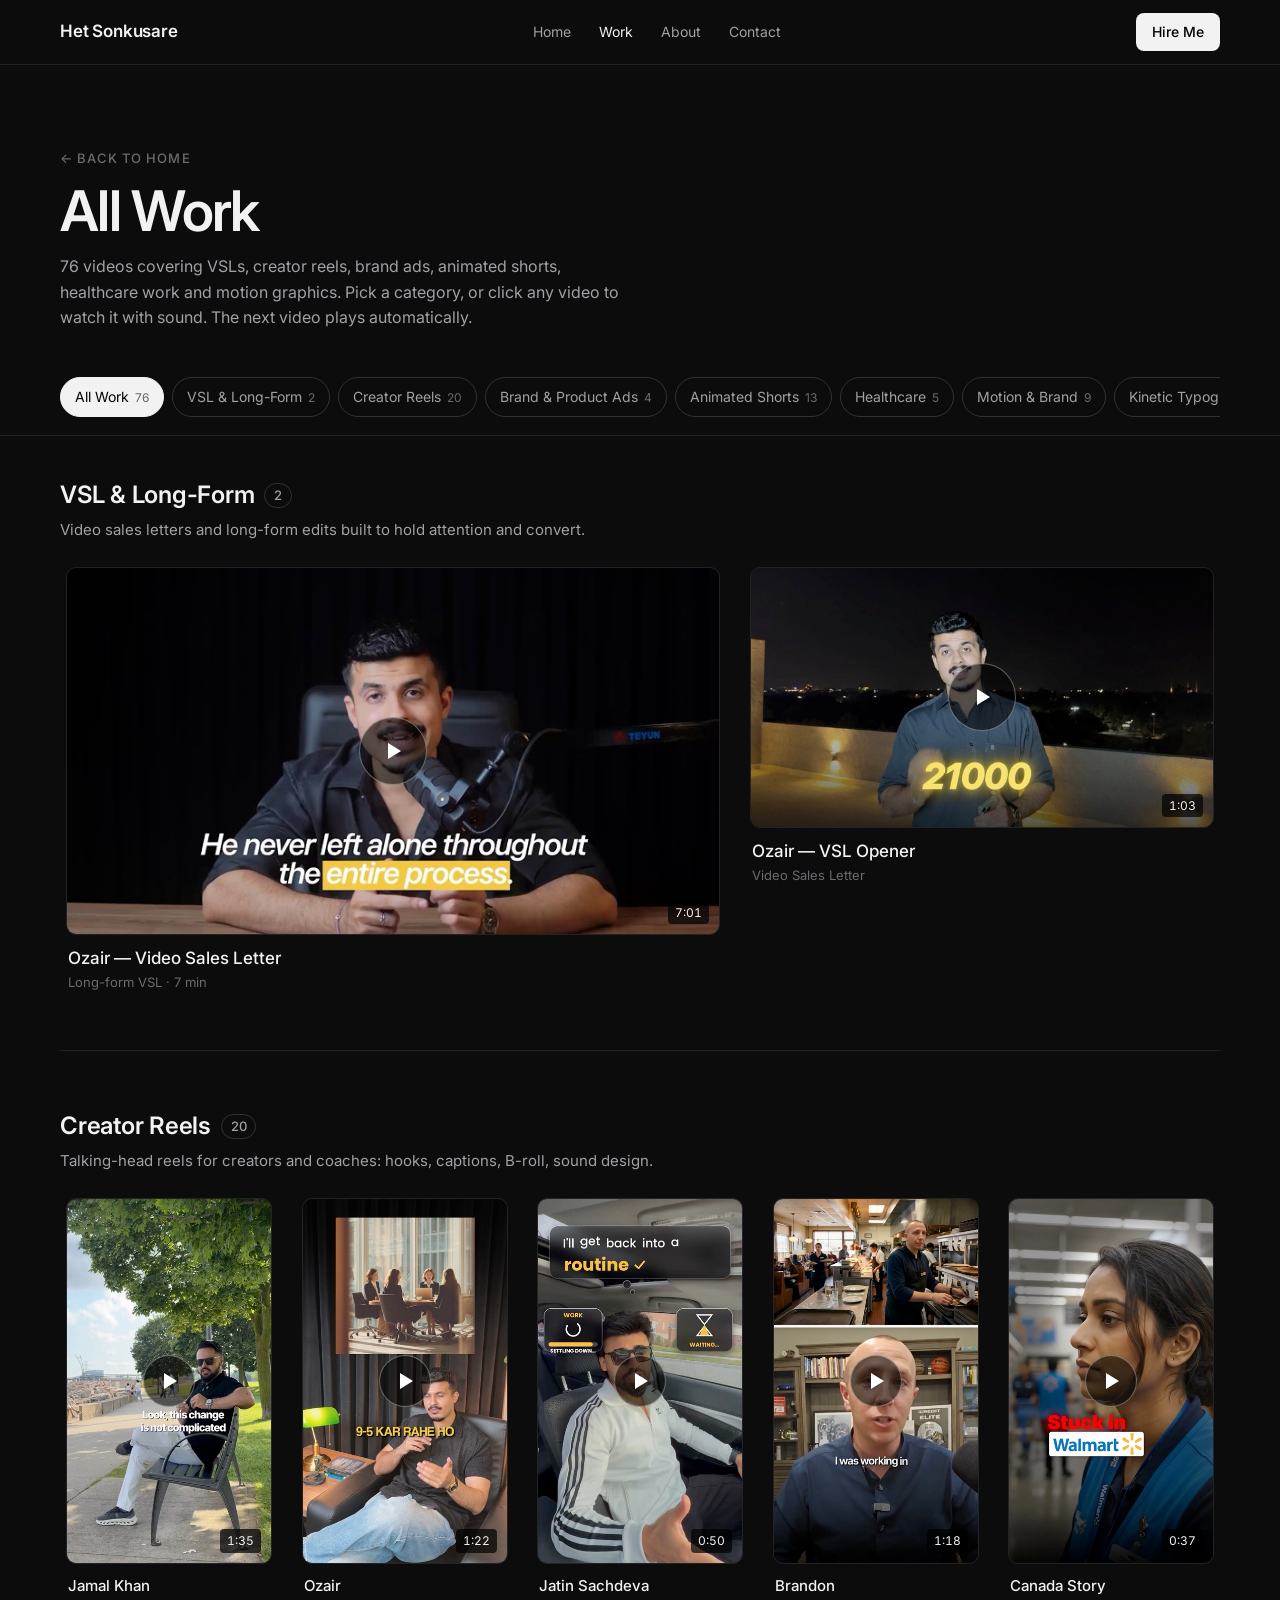
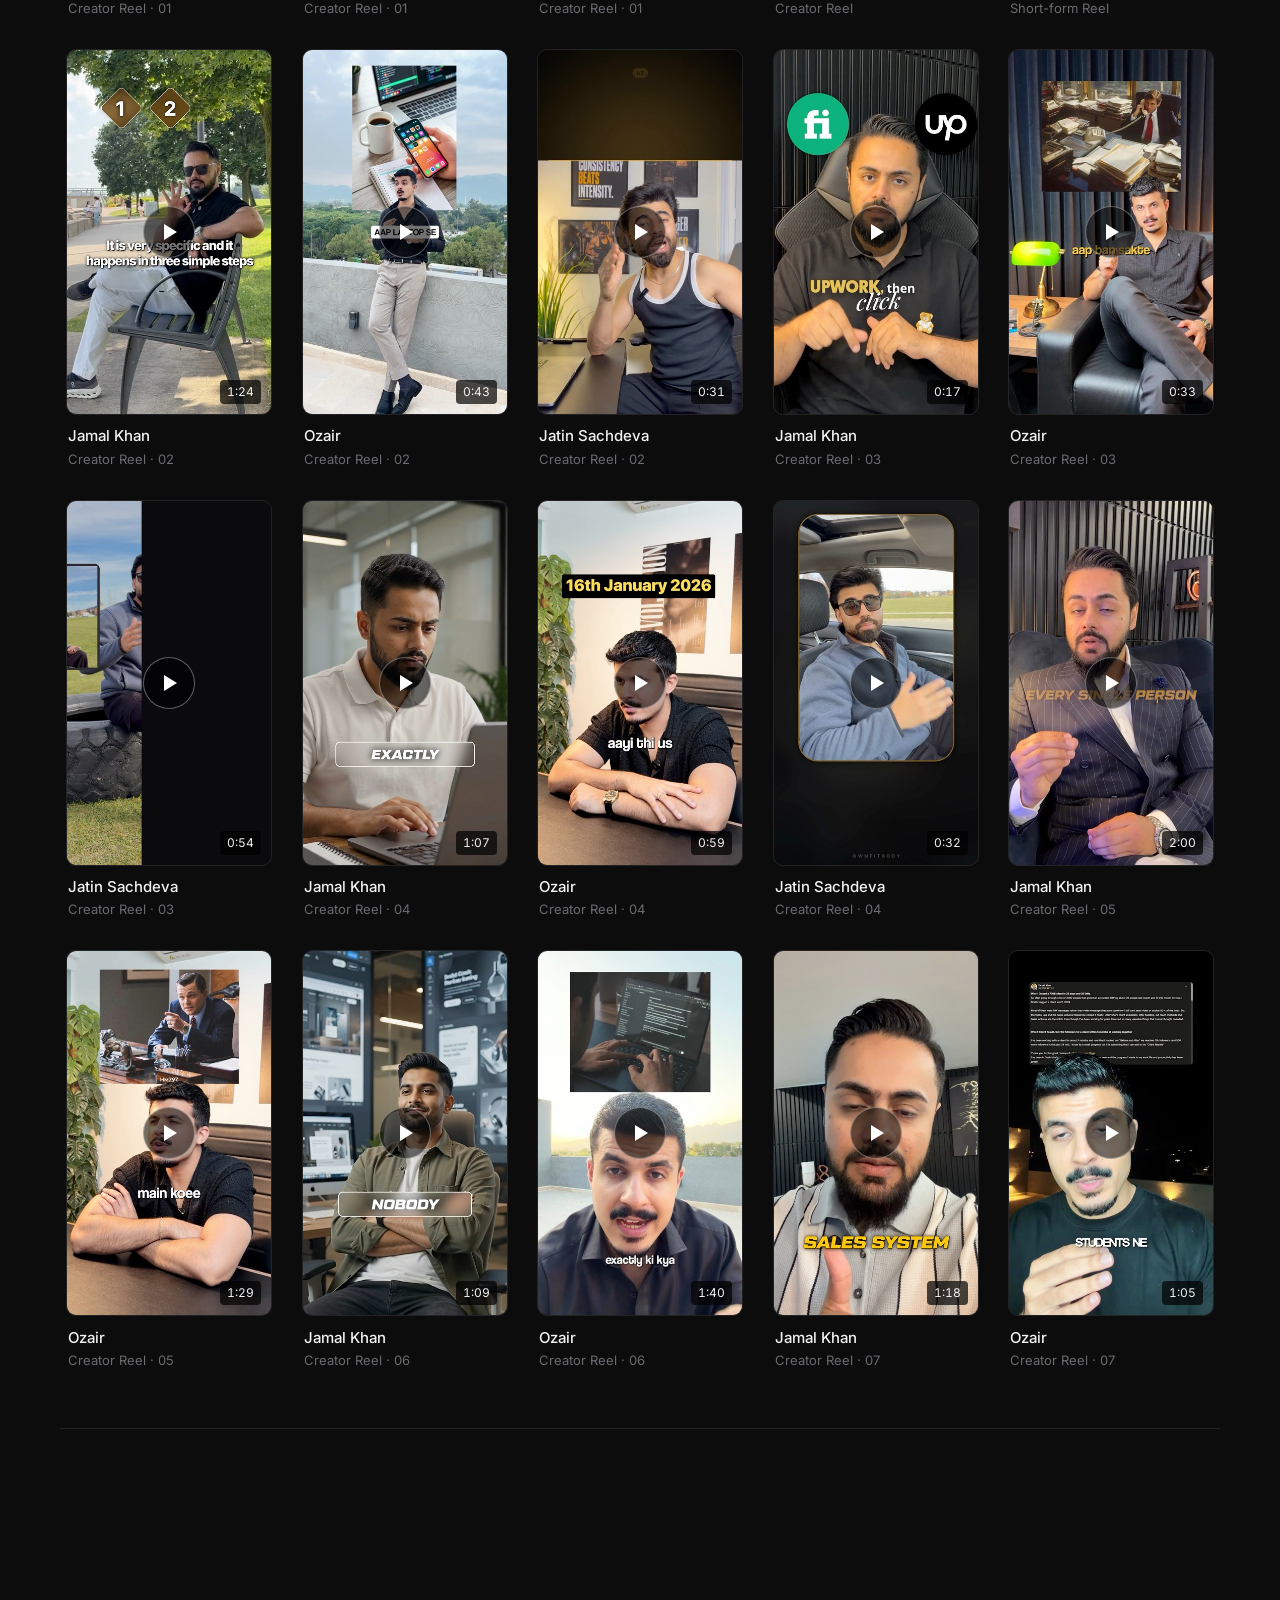
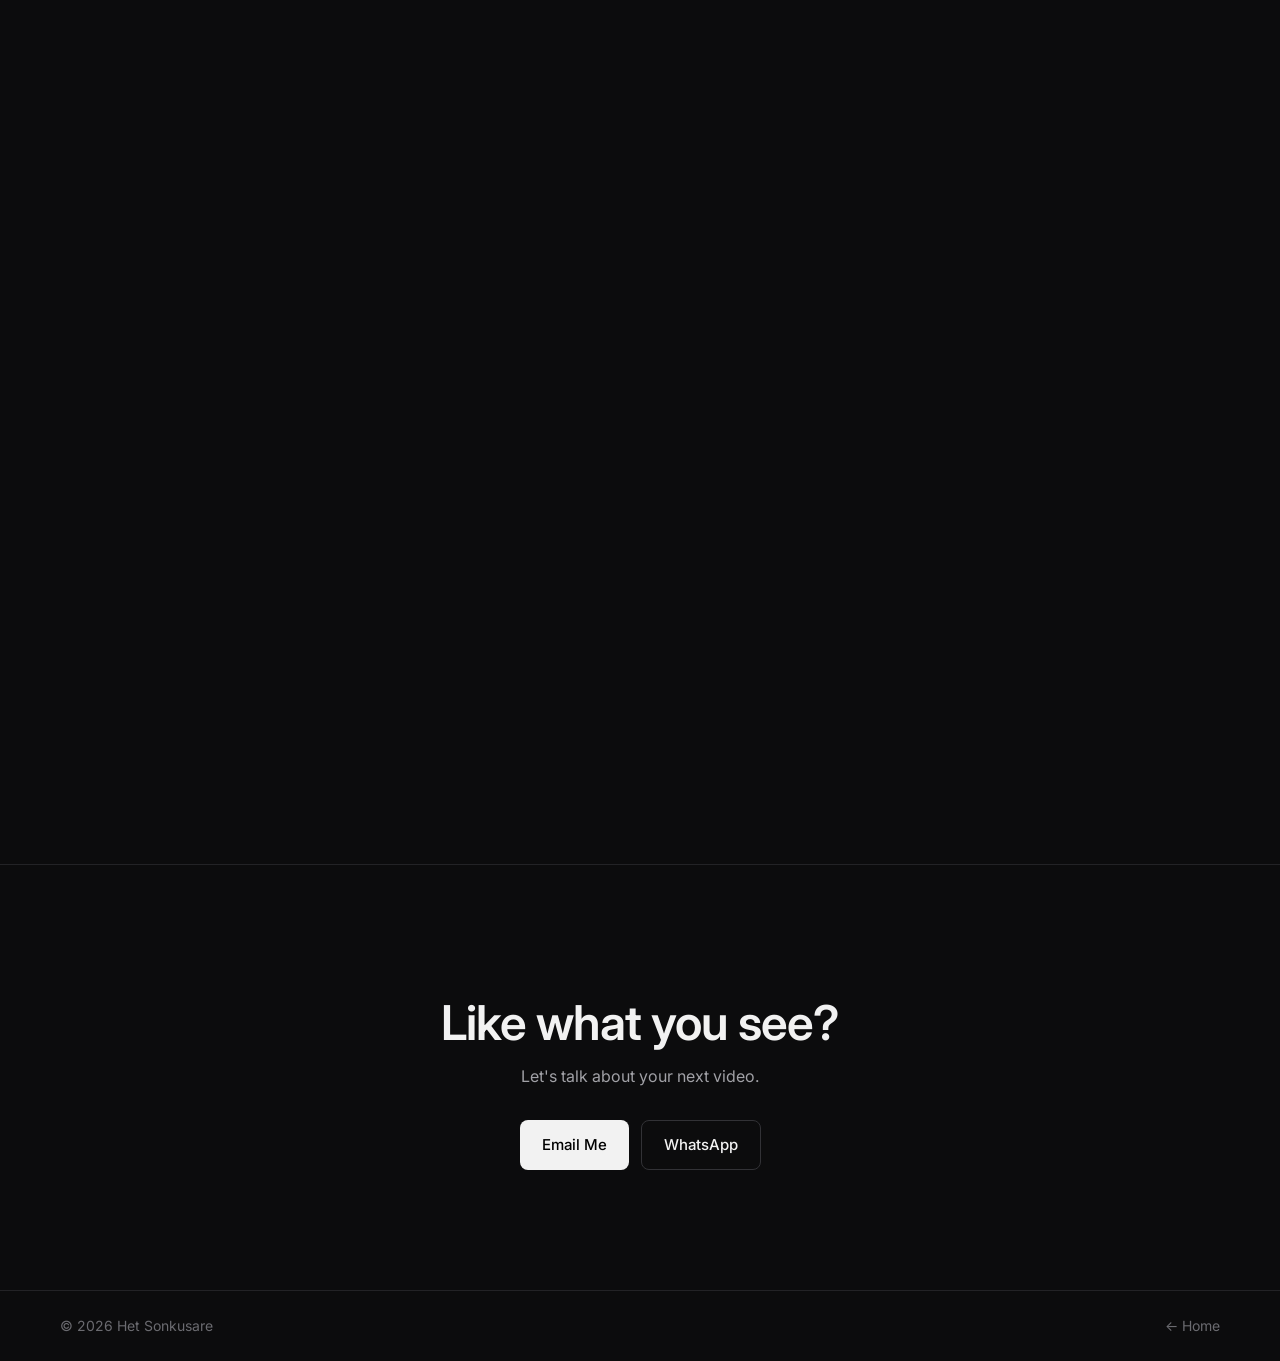
==== commit 00f6fc19: "updatey" ====
--- a/work.html
+++ b/work.html
@@ -30,7 +30,7 @@
       <div class="wrap">
         <a href="index.html" class="label">← Back to home</a>
         <h1>All Work</h1>
-        <p><span data-count="all"></span> videos covering VSLs, client reels, AI edits and animation made with Claude, healthcare work and motion graphics. Pick a category, or click any video to watch it with sound. The next video plays automatically.</p>
+        <p><span data-count="all"></span> videos covering VSLs, creator reels, brand ads, animated shorts, healthcare work and motion graphics. Pick a category, or click any video to watch it with sound. The next video plays automatically.</p>
       </div>
     </section>
 
